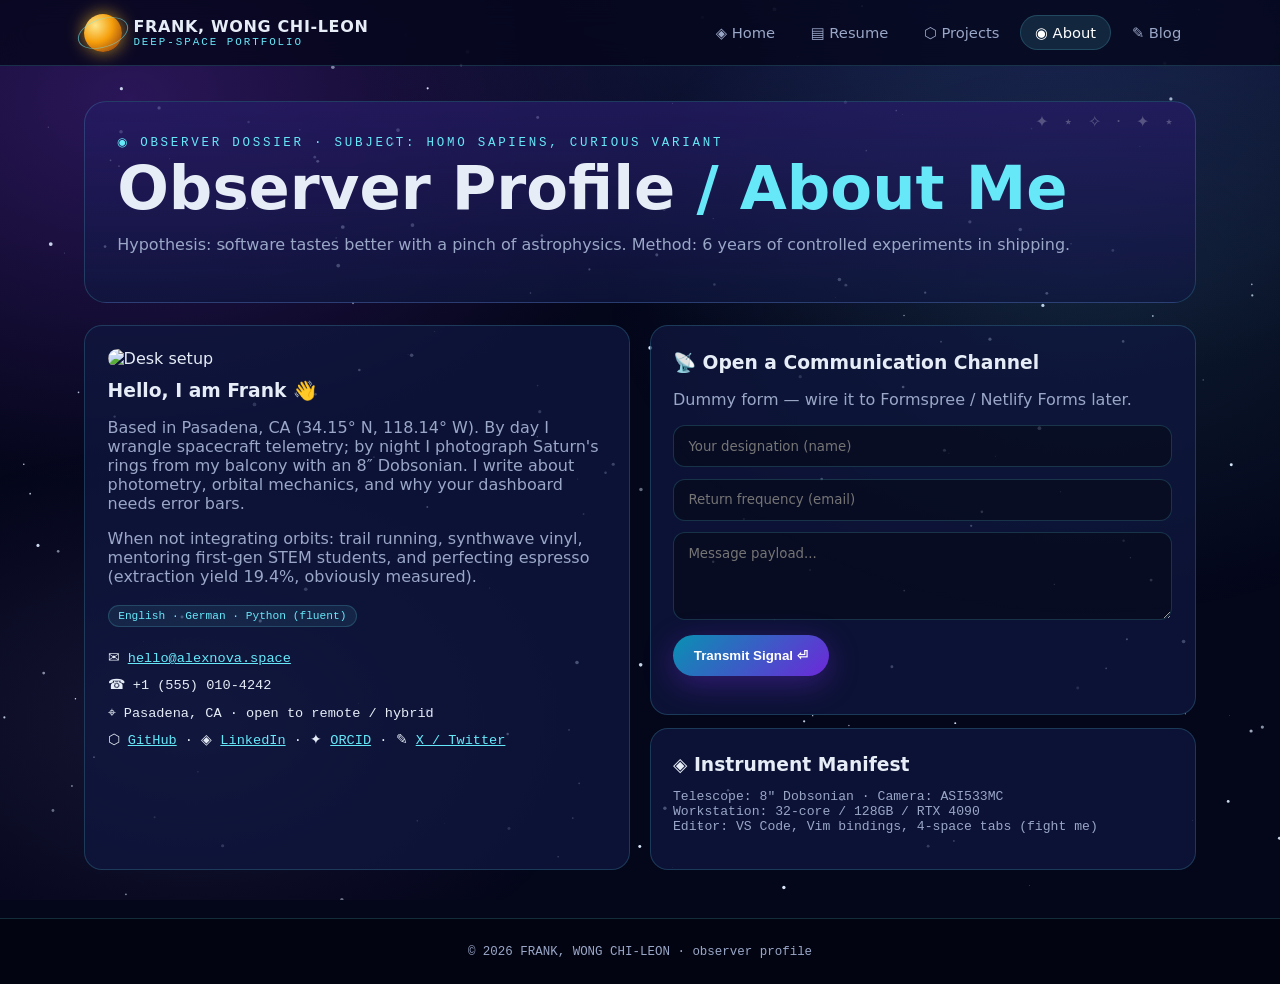
==== about.html @ 2882e53a "Initial commit: universe-themed portfolio (home, resume, projects, about, blog)" ====
<!DOCTYPE html>
<html lang="en">
<head>
<meta charset="UTF-8"><meta name="viewport" content="width=device-width, initial-scale=1.0">
<title>Observer Profile (About) — Frank, Wong Chi-Leon</title>
<link rel="stylesheet" href="styles.css">
</head>
<body>
<canvas id="starfield"></canvas><div class="nebula"></div>
<nav class="nav"><div class="nav-inner">
  <a class="brand" href="index.html"><span class="brand-orbit"></span><span>FRANK, WONG CHI-LEON<small>DEEP-SPACE PORTFOLIO</small></span></a>
  <button class="menu-btn" id="menuBtn">☰</button>
  <div class="links" id="navLinks">
    <a href="index.html">◈ Home</a><a href="resume.html">▤ Resume</a>
    <a href="projects.html">⬡ Projects</a><a href="about.html" class="active">◉ About</a><a href="blog.html">✎ Blog</a>
  </div>
</div></nav>

<div class="wrap">
  <div class="page-hero">
    <div class="kicker">◉ Observer dossier · subject: homo sapiens, curious variant</div>
    <h1 style="margin:.4rem 0">Observer Profile <span style="color:var(--cyan)">/ About Me</span></h1>
    <p class="muted">Hypothesis: software tastes better with a pinch of astrophysics. Method: 6 years of controlled experiments in shipping.</p>
  </div>

  <div class="contact-grid" style="margin-top:1.4rem">
    <div class="card reveal">
      <img src="https://picsum.photos/seed/observatory-desk/800/400" alt="Desk setup" style="width:100%;border-radius:12px">
      <h3 style="margin-top:.8rem">Hello, I am Frank 👋</h3>
      <p class="muted">Based in Pasadena, CA (34.15° N, 118.14° W). By day I wrangle spacecraft telemetry; by night I photograph Saturn's rings from my balcony with an 8″ Dobsonian. I write about photometry, orbital mechanics, and why your dashboard needs error bars.</p>
      <p class="muted">When not integrating orbits: trail running, synthwave vinyl, mentoring first-gen STEM students, and perfecting espresso (extraction yield 19.4%, obviously measured).</p>
      <p><span class="tag">English · German · Python (fluent)</span></p>
      <div class="mono" style="font-size:.85rem;line-height:2">
        <div>✉ <a href="mailto:hello@alexnova.space" style="color:var(--cyan)">hello@alexnova.space</a></div>
        <div>☎ +1 (555) 010-4242</div>
        <div>⌖ Pasadena, CA · open to remote / hybrid</div>
        <div>⬡ <a href="#" style="color:var(--cyan)">GitHub</a> · ◈ <a href="#" style="color:var(--cyan)">LinkedIn</a> · ✦ <a href="#" style="color:var(--cyan)">ORCID</a> · ✎ <a href="#" style="color:var(--cyan)">X / Twitter</a></div>
      </div>
    </div>
    <div>
      <div class="card reveal"><h3>📡 Open a Communication Channel</h3>
        <p class="muted">Dummy form — wire it to Formspree / Netlify Forms later.</p>
        <form id="contactForm">
          <input required placeholder="Your designation (name)">
          <input required type="email" placeholder="Return frequency (email)">
          <textarea required rows="4" placeholder="Message payload..."></textarea>
          <button class="btn" type="submit" style="border:none;cursor:pointer">Transmit Signal ⏎</button>
          <p id="formMsg" class="mono cyan"></p>
        </form>
      </div>
      <div class="card reveal" style="margin-top:.8rem"><h3>◈ Instrument Manifest</h3>
        <p class="muted mono" style="font-size:.82rem">Telescope: 8″ Dobsonian · Camera: ASI533MC<br>Workstation: 32-core / 128GB / RTX 4090<br>Editor: VS Code, Vim bindings, 4-space tabs (fight me)</p>
      </div>
    </div>
  </div>
</div>
<footer>© <span id="year"></span> FRANK, WONG CHI-LEON · observer profile</footer>
<script src="main.js"></script>
</body>
</html>
---- styles.css ----
/* COSMOS PORTFOLIO — Universe / Scientific Theme */
:root{
  --bg:#04061a; --bg2:#0a1030; --panel:rgba(16,24,64,.72);
  --line:rgba(103,232,249,.18);
  --cyan:#67e8f9; --violet:#a78bfa; --amber:#fbbf24; --pink:#f472b6;
  --text:#e6edf7; --muted:#9aa7c7;
  --radius:18px;
  --font:'Segoe UI',system-ui,-apple-system,Roboto,Inter,Arial,sans-serif;
  --mono:'Cascadia Code',Consolas,'Courier New',monospace;
}
*{box-sizing:border-box}
html{scroll-behavior:smooth}
body{
  margin:0; font-family:var(--font); color:var(--text);
  background:radial-gradient(1200px 800px at 80% -10%,#1b2456 0%,transparent 60%),
             radial-gradient(1000px 700px at 10% 10%,#2a1658 0%,transparent 55%),
             var(--bg);
  min-height:100vh; overflow-x:hidden;
}
#starfield{position:fixed; inset:0; z-index:-2;}
.nebula{position:fixed; inset:0; z-index:-1; pointer-events:none;
  background:
    radial-gradient(600px 400px at 15% 80%, rgba(167,139,250,.12), transparent 70%),
    radial-gradient(700px 500px at 85% 30%, rgba(103,232,249,.10), transparent 70%);
}
/* NAV */
.nav{position:sticky; top:0; z-index:50; backdrop-filter:blur(14px);
  background:rgba(4,6,26,.78); border-bottom:1px solid var(--line);}
.nav-inner{max-width:1150px; margin:auto; display:flex; align-items:center; gap:1rem;
  padding:.85rem 1.2rem;}
.brand{display:flex; align-items:center; gap:.7rem; text-decoration:none; color:var(--text); font-weight:800; letter-spacing:.04em}
.brand-orbit{width:38px; height:38px; border-radius:50%; position:relative;
  background:radial-gradient(circle at 30% 30%, #fde68a, #f59e0b 45%, #7c2d12 100%);
  box-shadow:0 0 18px rgba(251,191,36,.7);}
.brand-orbit::after{content:''; position:absolute; inset:-7px; border-radius:50%;
  border:1px solid rgba(103,232,249,.6); transform:rotate(-18deg) scaleY(.55);}
.brand small{display:block; font-family:var(--mono); font-weight:400; font-size:.68rem; color:var(--cyan); letter-spacing:.18em}
.links{margin-left:auto; display:flex; gap:.4rem; align-items:center}
.links a{color:var(--muted); text-decoration:none; padding:.5rem .85rem; border-radius:999px;
  font-size:.92rem; border:1px solid transparent; transition:.2s;}
.links a:hover,.links a.active{color:#fff; background:rgba(103,232,249,.12); border-color:var(--line)}
.menu-btn{display:none; margin-left:auto; background:none; border:1px solid var(--line);
  color:#fff; border-radius:10px; padding:.45rem .7rem; font-size:1.1rem; cursor:pointer}
/* LAYOUT */
.wrap{max-width:1150px; margin:auto; padding:2.2rem 1.2rem 3rem}
.hero{display:grid; grid-template-columns:1.1fr .9fr; gap:2.2rem; align-items:center; padding:2rem 0}
.kicker{font-family:var(--mono); color:var(--cyan); letter-spacing:.22em; font-size:.78rem; text-transform:uppercase}
h1{font-size:clamp(2.2rem,5vw,3.8rem); line-height:1.02; margin:.6rem 0}
h1 .grad{background:linear-gradient(90deg,var(--cyan),var(--violet),var(--pink));
  -webkit-background-clip:text; background-clip:text; color:transparent;}
.typewrap{font-family:var(--mono); color:var(--amber); min-height:1.7em; margin:.4rem 0 1rem}
.lead{color:var(--muted); font-size:1.08rem; line-height:1.7}
.btnrow{display:flex; gap:.8rem; flex-wrap:wrap; margin-top:1.4rem}
.btn{padding:.8rem 1.3rem; border-radius:999px; text-decoration:none; font-weight:700; border:1px solid var(--line);
  background:linear-gradient(135deg,#0891b2,#6d28d9); color:#fff; box-shadow:0 8px 30px rgba(109,40,217,.4); transition:.2s}
.btn.ghost{background:transparent; color:var(--cyan); box-shadow:none}
.btn:hover{transform:translateY(-2px); filter:brightness(1.1)}
.stats{display:grid; grid-template-columns:repeat(3,1fr); gap:.8rem; margin-top:1.6rem}
.stat{background:var(--panel); border:1px solid var(--line); border-radius:14px; padding:.9rem; text-align:center}
.stat b{font-size:1.4rem; display:block}
.stat span{font-family:var(--mono); font-size:.72rem; color:var(--muted); letter-spacing:.08em}
/* Portrait + solar system */
.portrait-card{position:relative; background:var(--panel); border:1px solid var(--line);
  border-radius:24px; padding:1.2rem; overflow:hidden}
.portrait-top{display:flex; gap:1rem; align-items:center}
.avatar{width:128px; height:128px; border-radius:50%; object-fit:cover; border:3px solid rgba(103,232,249,.6);
  box-shadow:0 0 30px rgba(103,232,249,.5); background:#111;}
.avatar-fallback{width:128px; height:128px; border-radius:50%; display:grid; place-items:center;
  font-size:2.4rem; font-weight:900; color:#04121a;
  background:radial-gradient(circle at 30% 30%,#fff,#67e8f9 35%,#2563eb 70%,#0a1030);
  border:3px solid rgba(103,232,249,.6);}
.telemetry{font-family:var(--mono); font-size:.76rem; color:var(--cyan); line-height:1.7}
.solar{position:relative; height:300px; margin-top:1rem; border-radius:16px;
  background:radial-gradient(circle at 50% 50%, rgba(251,191,36,.18), transparent 30%),
             rgba(0,0,0,.25); border:1px solid rgba(255,255,255,.06); overflow:hidden}
.sun{position:absolute; left:50%; top:50%; width:56px; height:56px; transform:translate(-50%,-50%);
  border-radius:50%; background:radial-gradient(circle at 35% 35%,#fef9c3,#fbbf24 45%,#ea580c 80%);
  box-shadow:0 0 40px 12px rgba(251,191,36,.55); animation:pulse 3s ease-in-out infinite}
@keyframes pulse{50%{box-shadow:0 0 60px 18px rgba(251,191,36,.7)}}
.orbit{position:absolute; left:50%; top:50%; border:1px dashed rgba(103,232,249,.35);
  border-radius:50%; transform:translate(-50%,-50%);}
.orbit.o1{width:110px; height:110px; animation:spin 6s linear infinite}
.orbit.o2{width:180px; height:180px; animation:spin 11s linear infinite}
.orbit.o3{width:250px; height:250px; animation:spin 18s linear infinite}
.orbit.o4{width:320px; height:320px; animation:spin 28s linear infinite}
.planet{position:absolute; top:-8px; left:50%; width:16px; height:16px; border-radius:50%; transform:translateX(-50%)}
.o1 .planet{background:#f472b6; box-shadow:0 0 12px #f472b6}
.o2 .planet{background:#67e8f9; box-shadow:0 0 12px #67e8f9; width:20px; height:20px}
.o3 .planet{background:#a78bfa; box-shadow:0 0 12px #a78bfa; width:22px; height:22px}
.o4 .planet{background:#34d399; box-shadow:0 0 12px #34d399; width:14px; height:14px}
@keyframes spin{to{transform:translate(-50%,-50%) rotate(360deg)}}
.solar .label{position:absolute; bottom:8px; left:10px; font-family:var(--mono); font-size:.68rem; color:var(--muted)}
.float-badge{position:absolute; font-family:var(--mono); font-size:.68rem; background:rgba(0,0,0,.6);
  border:1px solid var(--line); padding:.3rem .6rem; border-radius:999px; color:var(--cyan)}
.fb1{top:12px; left:12px; animation:float 4s ease-in-out infinite}
.fb2{top:12px; right:12px; animation:float 5s ease-in-out infinite}
@keyframes float{50%{transform:translateY(-6px)}}
/* Cards / sections */
.grid2{display:grid; grid-template-columns:1fr 1fr; gap:1.2rem}
.grid3{display:grid; grid-template-columns:repeat(3,1fr); gap:1.2rem}
.card{background:var(--panel); border:1px solid var(--line); border-radius:var(--radius); padding:1.4rem}
.card h3{margin:.2rem 0 .6rem}
.muted{color:var(--muted)} .mono{font-family:var(--mono)} .cyan{color:var(--cyan)} .amber{color:var(--amber)}
.tag{display:inline-block; font-family:var(--mono); font-size:.7rem; padding:.25rem .6rem; border-radius:999px;
  border:1px solid var(--line); color:var(--cyan); margin:.15rem .2rem .15rem 0; background:rgba(103,232,249,.08)}
.section-title{font-family:var(--mono); letter-spacing:.18em; color:var(--cyan); font-size:.8rem; text-transform:uppercase; margin:2.5rem 0 .6rem}
.page-hero{border:1px solid var(--line); border-radius:22px; padding:2rem; background:
  linear-gradient(180deg,rgba(109,40,217,.18),transparent), var(--panel); position:relative; overflow:hidden}
.page-hero::after{content:'✦ ⋆ ✧ · ✦ ⋆'; position:absolute; right:16px; top:10px; color:rgba(255,255,255,.25); letter-spacing:.3em}
/* Timeline */
.timeline{position:relative; margin-top:1rem; padding-left:1.6rem; border-left:2px solid rgba(103,232,249,.25)}
.t-item{position:relative; margin-bottom:1.2rem; background:var(--panel); border:1px solid var(--line);
  border-radius:16px; padding:1.1rem 1.2rem}
.t-item::before{content:''; position:absolute; left:-1.95rem; top:1.1rem; width:14px; height:14px; border-radius:50%;
  background:var(--cyan); box-shadow:0 0 12px var(--cyan)}
.t-item h3{margin:0} .t-item .when{font-family:var(--mono); color:var(--amber); font-size:.78rem}
/* Skills */
.skill{margin:.7rem 0} .skill .row{display:flex; justify-content:space-between; font-size:.88rem}
.bar{height:9px; border-radius:999px; background:rgba(255,255,255,.08); overflow:hidden; margin-top:.35rem}
.bar i{display:block; height:100%; border-radius:999px; background:linear-gradient(90deg,var(--cyan),var(--violet));
  width:0; transition:width 1.2s ease}
/* Carousel */
.carousel{position:relative; border-radius:20px; overflow:hidden; border:1px solid var(--line); background:#000}
.slides{display:flex; transition:transform .55s cubic-bezier(.22,.9,.3,1)}
.slide{min-width:100%; position:relative}
.slide img{width:100%; height:380px; object-fit:cover; display:block; opacity:.92}
.slide .cap{position:absolute; left:0; right:0; bottom:0; padding:1.4rem;
  background:linear-gradient(transparent,rgba(2,4,18,.92));}
.slide .cap h3{margin:0 0 .3rem} .slide .cap p{margin:0; color:#cbd5e1}
.c-btn{position:absolute; top:45%; transform:translateY(-50%); background:rgba(0,0,0,.55); color:#fff;
  border:1px solid var(--line); width:44px; height:44px; border-radius:50%; cursor:pointer; font-size:1.3rem}
.c-btn:hover{background:rgba(103,232,249,.3)}
.prev{left:12px} .next{right:12px}
.dots{position:absolute; bottom:110px; width:100%; text-align:center}
.dots button{width:10px; height:10px; border-radius:50%; border:none; margin:0 4px; background:rgba(255,255,255,.4); cursor:pointer}
.dots button.on{background:var(--cyan); box-shadow:0 0 10px var(--cyan)}
.proj-meta{display:flex; gap:.6rem; align-items:center; font-family:var(--mono); font-size:.76rem; color:var(--cyan); margin-top:.6rem}
/* Blog */
.blog-grid{display:grid; grid-template-columns:repeat(3,1fr); gap:1.2rem}
.post{overflow:hidden; padding:0} .post img,.post .ph{width:100%; height:170px; object-fit:cover; display:block}
.post .body{padding:1.1rem 1.2rem 1.3rem}
.post .body p{color:var(--muted); font-size:.93rem; line-height:1.6}
.video-wrap{border-radius:14px; overflow:hidden; border:1px solid var(--line)}
video,iframe{width:100%; display:block; border:0}
/* Contact */
.contact-grid{display:grid; grid-template-columns:1fr 1fr; gap:1.2rem}
input,textarea{width:100%; padding:.8rem .9rem; border-radius:12px; border:1px solid var(--line);
  background:rgba(0,0,0,.35); color:#fff; margin-bottom:.7rem; font-family:inherit}
input:focus,textarea:focus{outline:none; border-color:var(--cyan); box-shadow:0 0 0 3px rgba(103,232,249,.15)}
footer{border-top:1px solid var(--line); text-align:center; padding:1.6rem; color:var(--muted);
  font-family:var(--mono); font-size:.78rem; background:rgba(0,0,0,.3)}
.reveal{opacity:0; transform:translateY(18px); transition:.6s}
.reveal.in{opacity:1; transform:none}
@media(max-width:900px){
  .hero,.grid2,.grid3,.blog-grid,.contact-grid{grid-template-columns:1fr}
  .links{display:none; position:absolute; top:60px; right:12px; flex-direction:column;
    background:#0a1030; border:1px solid var(--line); border-radius:14px; padding:.6rem}
  .links.open{display:flex} .menu-btn{display:block}
  .slide img{height:260px}
}
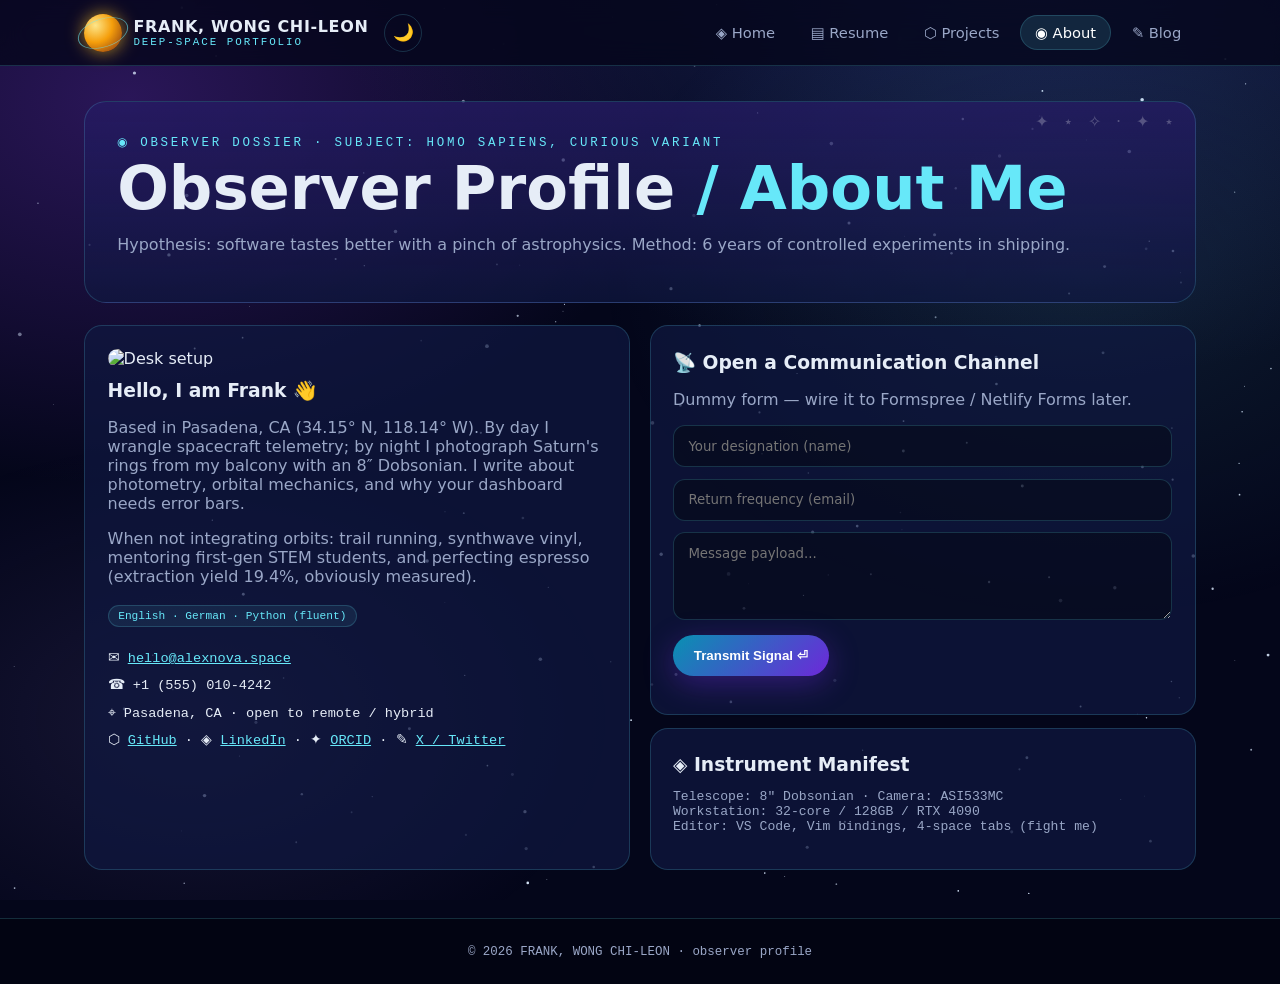
==== commit 6d236c5e: "Update hero intro, add light/dark mode toggle" ====
--- a/about.html
+++ b/about.html
@@ -10,6 +10,7 @@
 <nav class="nav"><div class="nav-inner">
   <a class="brand" href="index.html"><span class="brand-orbit"></span><span>FRANK, WONG CHI-LEON<small>DEEP-SPACE PORTFOLIO</small></span></a>
   <button class="menu-btn" id="menuBtn">☰</button>
+  <button class="theme-btn" id="themeBtn" title="Toggle light / dark mode">🌙</button>
   <div class="links" id="navLinks">
     <a href="index.html">◈ Home</a><a href="resume.html">▤ Resume</a>
     <a href="projects.html">⬡ Projects</a><a href="about.html" class="active">◉ About</a><a href="blog.html">✎ Blog</a>
--- a/styles.css
+++ b/styles.css
@@ -158,3 +158,32 @@
   .links.open{display:flex} .menu-btn{display:block}
   .slide img{height:260px}
 }
+/* Theme toggle button */
+.theme-btn{background:none; border:1px solid var(--line); border-radius:50%;
+  width:38px; height:38px; font-size:1.05rem; cursor:pointer; transition:.2s; flex:none}
+.theme-btn:hover{border-color:var(--cyan); transform:rotate(15deg)}
+/* LIGHT MODE — daylight observation deck */
+body.light{
+  --bg:#e8edf9; --bg2:#dbe4fb; --panel:rgba(255,255,255,.9);
+  --line:rgba(30,58,138,.18);
+  --cyan:#0369a1; --violet:#6d28d9; --amber:#b45309; --pink:#be185d;
+  --text:#0f172a; --muted:#475569;
+  background:radial-gradient(1200px 800px at 80% -10%,#c7d7f8 0%,transparent 60%),
+             radial-gradient(1000px 700px at 10% 10%,#ddd0fa 0%,transparent 55%),
+             var(--bg);
+}
+body.light #starfield{opacity:.1}
+body.light .nebula{opacity:.35}
+body.light .nav{background:rgba(255,255,255,.88)}
+body.light .links a{color:#475569}
+body.light .links a:hover,body.light .links a.active{color:#0f172a; background:rgba(3,105,161,.1)}
+body.light .menu-btn{color:#0f172a}
+body.light .theme-btn{background:rgba(255,255,255,.7)}
+body.light footer{background:rgba(255,255,255,.6)}
+body.light input,body.light textarea{background:rgba(255,255,255,.8); color:#0f172a}
+body.light .float-badge{background:rgba(255,255,255,.85)}
+body.light .c-btn{background:rgba(255,255,255,.7); color:#0f172a}
+body.light .page-hero::after{color:rgba(15,23,42,.2)}
+@media(max-width:900px){
+  body.light .links{background:#f1f5ff}
+}
